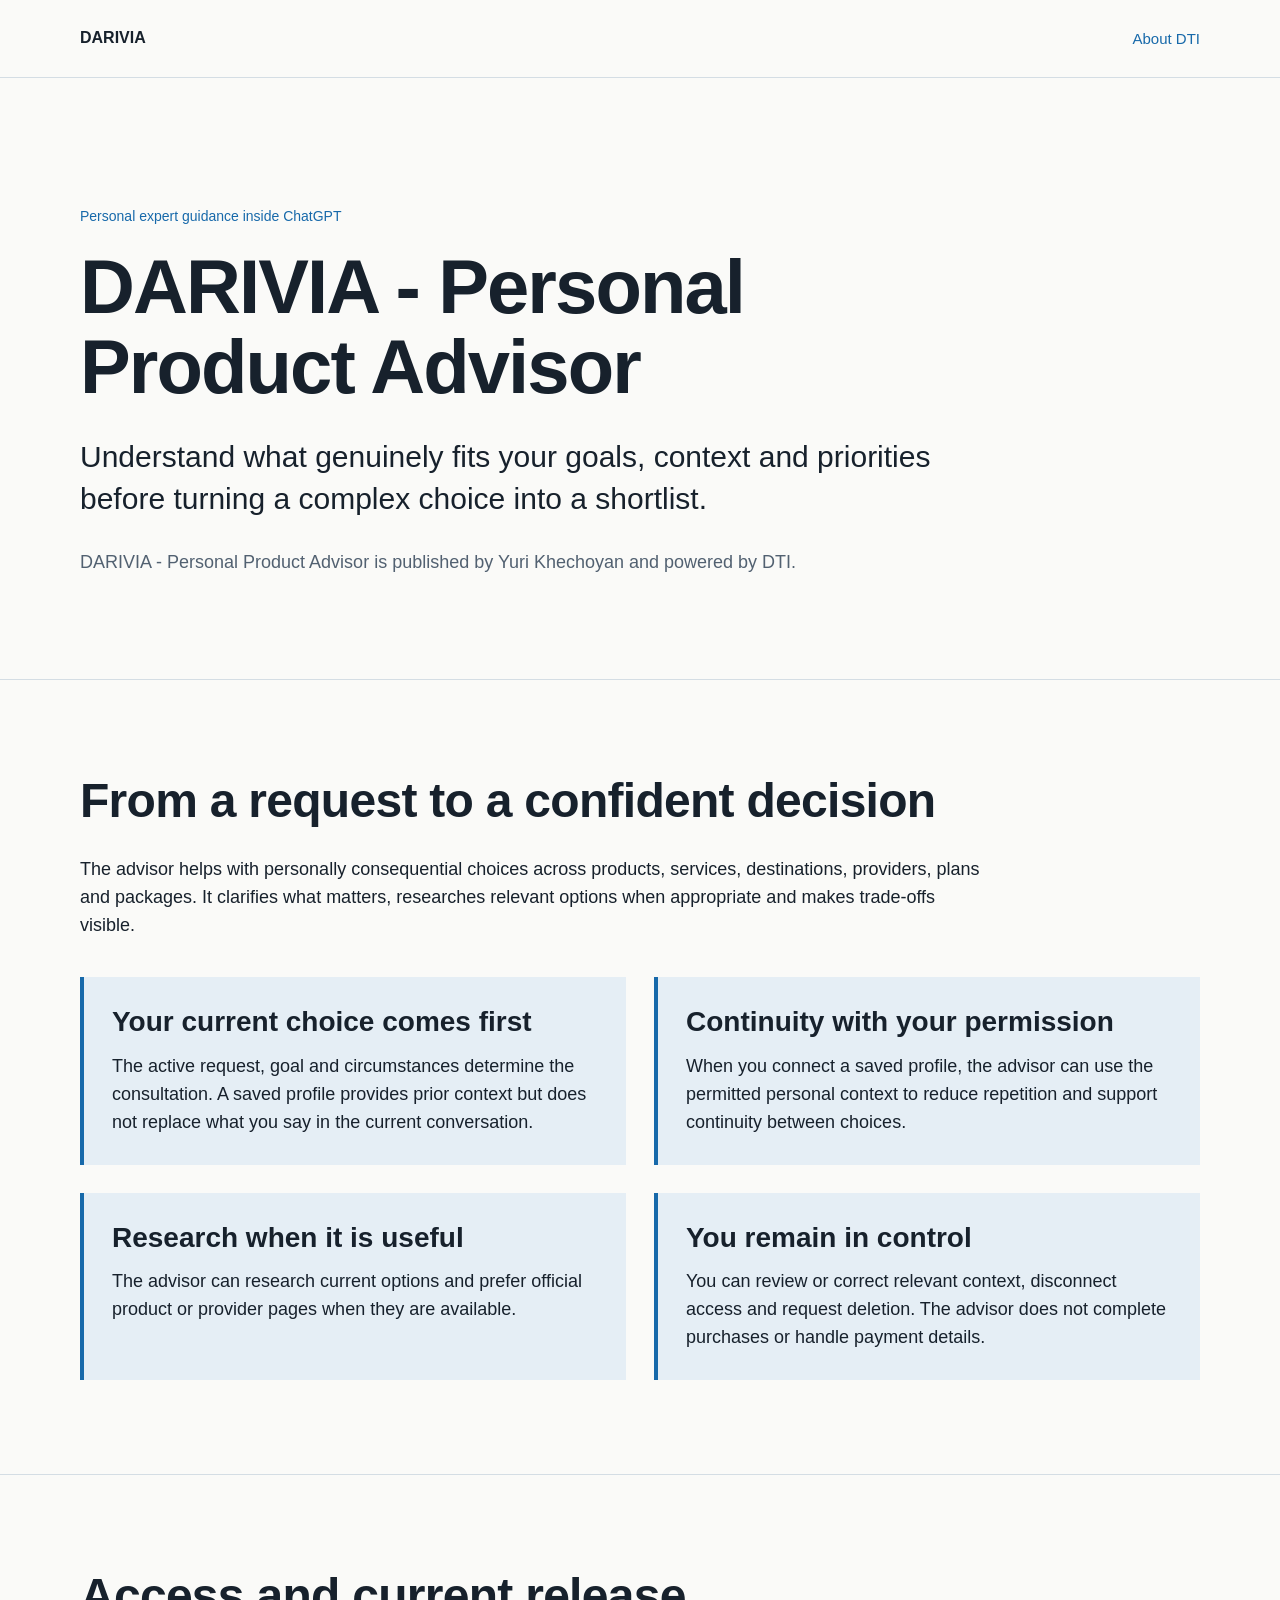
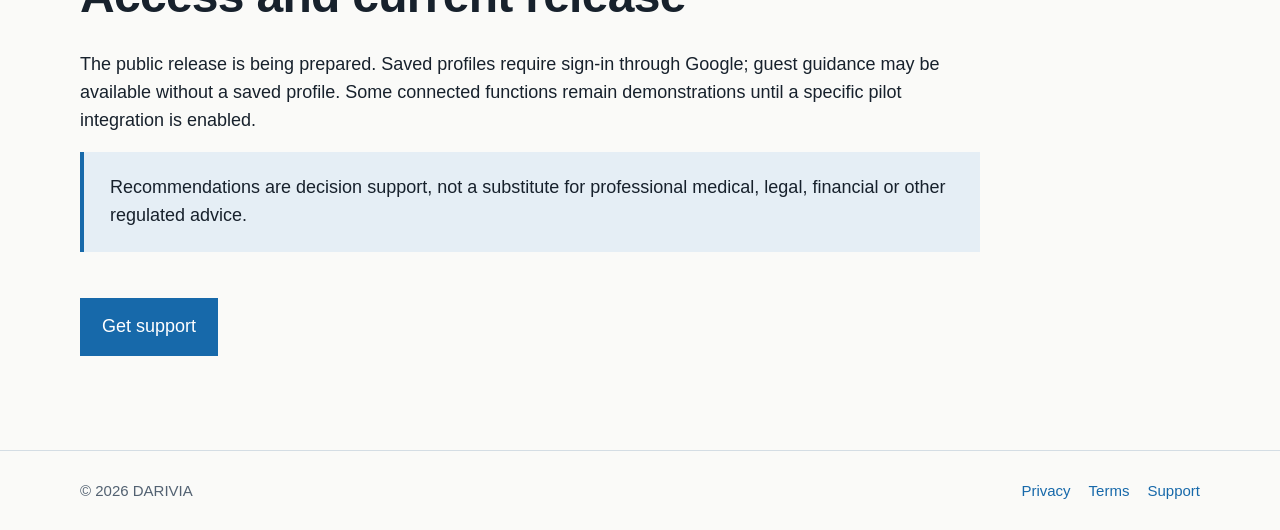
==== personal-product-advisor/index.html @ ace8bcd7 "GOV-2026-10-03-002: add PPA product page" ====
<!doctype html>
<html lang="en">
<head>
<meta charset="utf-8">
<meta name="viewport" content="width=device-width,initial-scale=1">
<meta http-equiv="Content-Security-Policy" content="default-src 'none'; style-src 'self'; img-src 'self'; font-src 'self'; connect-src 'none'; frame-src 'none'; object-src 'none'; base-uri 'none'; form-action 'none'">
<meta name="referrer" content="strict-origin-when-cross-origin">
<title>DARIVIA - Personal Product Advisor</title>
<meta name="description" content="Personal expert guidance for complex choices, powered by DTI.">
<link rel="canonical" href="https://darivia.com/personal-product-advisor/">
<meta name="robots" content="index, follow">
<meta property="og:type" content="website">
<meta property="og:site_name" content="DARIVIA">
<meta property="og:title" content="DARIVIA - Personal Product Advisor">
<meta property="og:description" content="Personal expert guidance for complex choices, powered by DTI.">
<meta property="og:url" content="https://darivia.com/personal-product-advisor/">
<link rel="icon" type="image/x-icon" href="../favicon.ico?v=2">
<link rel="stylesheet" href="../assets/ppa-pages.css">
</head>
<body><div class="page">
<header class="site-header"><div class="wrap"><a class="wordmark" href="/">DARIVIA</a><a class="back-link" href="/">About DTI</a></div></header>
<main>
<section class="hero"><div class="wrap">
  <p class="eyebrow">Personal expert guidance inside ChatGPT</p>
  <h1>DARIVIA - Personal Product Advisor</h1>
  <p class="lead">Understand what genuinely fits your goals, context and priorities before turning a complex choice into a shortlist.</p>
  <p class="publisher">DARIVIA - Personal Product Advisor is published by Yuri Khechoyan and powered by DTI.</p>
</div></section>
<section class="section"><div class="wrap">
  <h2>From a request to a confident decision</h2>
  <p>The advisor helps with personally consequential choices across products, services, destinations, providers, plans and packages. It clarifies what matters, researches relevant options when appropriate and makes trade-offs visible.</p>
  <div class="grid">
    <article class="card"><h3>Your current choice comes first</h3><p>The active request, goal and circumstances determine the consultation. A saved profile provides prior context but does not replace what you say in the current conversation.</p></article>
    <article class="card"><h3>Continuity with your permission</h3><p>When you connect a saved profile, the advisor can use the permitted personal context to reduce repetition and support continuity between choices.</p></article>
    <article class="card"><h3>Research when it is useful</h3><p>The advisor can research current options and prefer official product or provider pages when they are available.</p></article>
    <article class="card"><h3>You remain in control</h3><p>You can review or correct relevant context, disconnect access and request deletion. The advisor does not complete purchases or handle payment details.</p></article>
  </div>
</div></section>
<section class="section"><div class="wrap">
  <h2>Access and current release</h2>
  <p>The public release is being prepared. Saved profiles require sign-in through Google; guest guidance may be available without a saved profile. Some connected functions remain demonstrations until a specific pilot integration is enabled.</p>
  <p class="note">Recommendations are decision support, not a substitute for professional medical, legal, financial or other regulated advice.</p>
  <a class="cta" href="./support/">Get support</a>
</div></section>
</main>
<footer class="wrap footer"><span>© 2026 DARIVIA</span><nav aria-label="Product links"><a href="./privacy/">Privacy</a><a href="./terms/">Terms</a><a href="./support/">Support</a></nav></footer>
</div></body>
</html>
---- assets/ppa-pages.css ----
html,body{margin:0;padding:0;background:#FAFAF8;color:#17212C;color-scheme:light}
body{font-family:"Helvetica Neue",Helvetica,Arial,sans-serif;font-size:18px;line-height:1.55}
*{box-sizing:border-box}
a{color:#1769AA;text-underline-offset:3px}
a:focus-visible{outline:3px solid #1769AA;outline-offset:4px}
.page{min-height:100vh}
.wrap{width:91%;max-width:1120px;margin:0 auto}
.site-header{border-bottom:1px solid #D4DDE4}
.site-header .wrap{display:flex;align-items:center;justify-content:space-between;gap:24px;padding:26px 0}
.wordmark{color:#17212C;font-size:16px;font-weight:700;text-decoration:none}
.back-link{font-size:15px;text-decoration:none}
.hero{padding:clamp(72px,10vw,132px) 0 clamp(64px,8vw,105px);border-bottom:1px solid #D4DDE4}
.eyebrow{margin:0 0 20px;color:#1769AA;font-size:14px}
h1,h2,h3,p,ul{margin-top:0}
h1{max-width:930px;margin-bottom:30px;font-size:clamp(40px,6vw,76px);line-height:1.04;letter-spacing:-.025em}
h2{margin:0 0 28px;font-size:clamp(30px,4vw,48px);line-height:1.12;letter-spacing:-.015em}
h3{margin:0 0 14px;font-size:clamp(21px,2.4vw,28px);line-height:1.2}
.lead{max-width:900px;margin-bottom:0;font-size:clamp(21px,2.4vw,30px);line-height:1.42}
.publisher{max-width:900px;margin:28px 0 0;color:#526171}
.section{padding:clamp(58px,8vw,94px) 0;border-bottom:1px solid #D4DDE4}
.section p,.section li{max-width:900px}
.section p:last-child{margin-bottom:0}
.section li+li{margin-top:10px}
.grid{display:grid;grid-template-columns:repeat(2,minmax(0,1fr));gap:28px;margin-top:38px}
.card{padding:28px;border-left:4px solid #1769AA;background:#E5EEF5}
.card p:last-child{margin-bottom:0}
.cta{display:inline-block;margin-top:28px;padding:15px 22px;background:#1769AA;color:#fff;text-decoration:none}
.cta:hover{text-decoration:underline}
.note{padding:22px 26px;border-left:4px solid #1769AA;background:#E5EEF5}
.meta{color:#526171;font-size:15px}
.legal h2{margin-top:56px;font-size:clamp(26px,3vw,38px)}
.legal h2:first-of-type{margin-top:0}
.legal ul{padding-left:24px}
.footer{display:flex;flex-wrap:wrap;justify-content:space-between;gap:18px;padding:28px 0;color:#526171;font-size:15px}
.footer nav{display:flex;flex-wrap:wrap;gap:18px}
.footer a{text-decoration:none}
@media(max-width:720px){body{font-size:17px}.site-header .wrap{align-items:flex-start;flex-direction:column;gap:8px}.grid{grid-template-columns:1fr}.footer{flex-direction:column}.footer nav{flex-direction:column;gap:8px}}
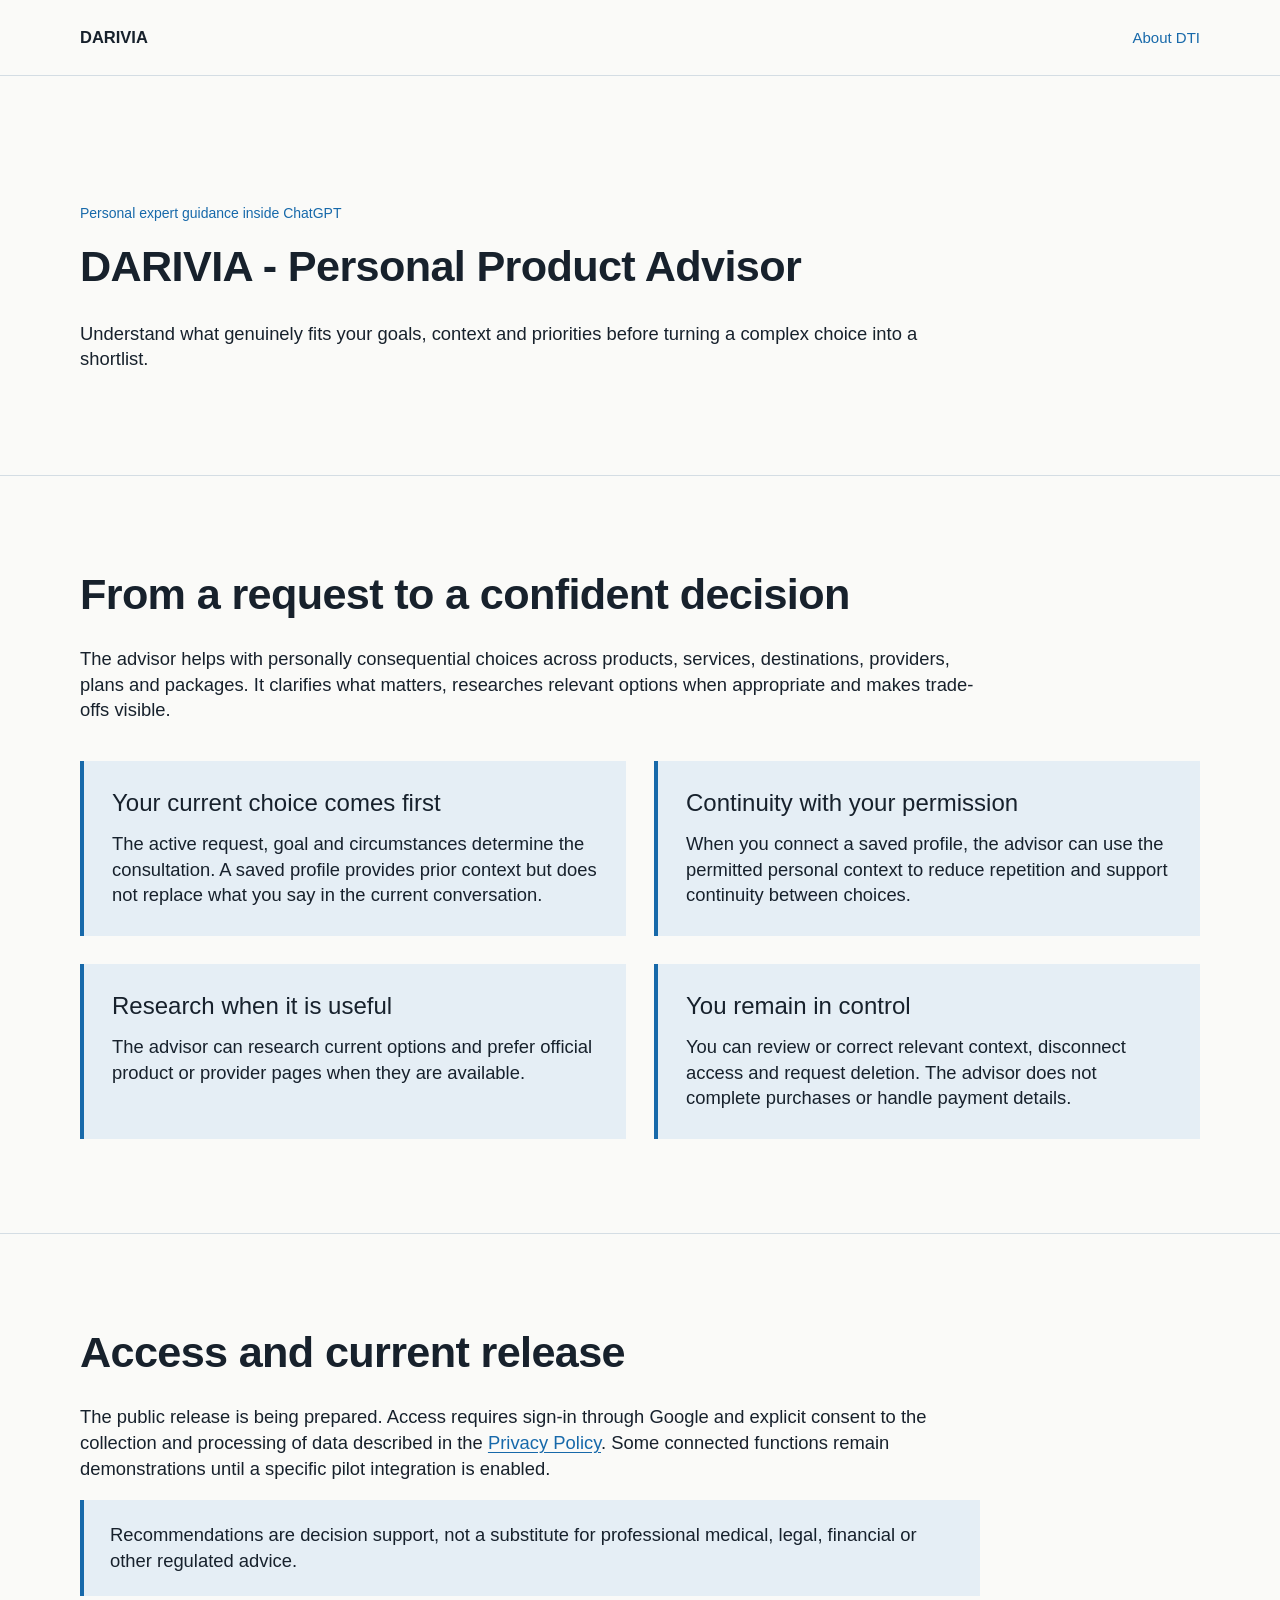
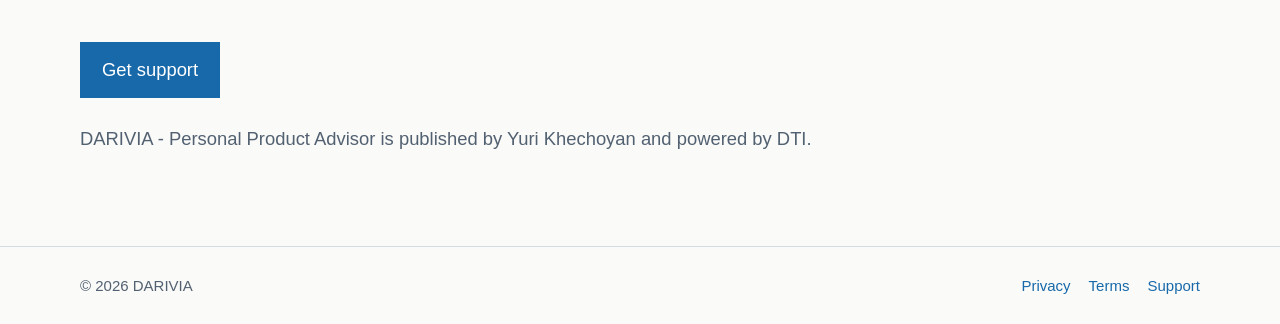
==== commit de5dad24: "Add files via upload" ====
--- a/personal-product-advisor/index.html
+++ b/personal-product-advisor/index.html
@@ -24,7 +24,6 @@
   <p class="eyebrow">Personal expert guidance inside ChatGPT</p>
   <h1>DARIVIA - Personal Product Advisor</h1>
   <p class="lead">Understand what genuinely fits your goals, context and priorities before turning a complex choice into a shortlist.</p>
-  <p class="publisher">DARIVIA - Personal Product Advisor is published by Yuri Khechoyan and powered by DTI.</p>
 </div></section>
 <section class="section"><div class="wrap">
   <h2>From a request to a confident decision</h2>
@@ -38,9 +37,10 @@
 </div></section>
 <section class="section"><div class="wrap">
   <h2>Access and current release</h2>
-  <p>The public release is being prepared. Saved profiles require sign-in through Google; guest guidance may be available without a saved profile. Some connected functions remain demonstrations until a specific pilot integration is enabled.</p>
+  <p>The public release is being prepared. Access requires sign-in through Google and explicit consent to the collection and processing of data described in the <a href="./privacy/">Privacy Policy</a>. Some connected functions remain demonstrations until a specific pilot integration is enabled.</p>
   <p class="note">Recommendations are decision support, not a substitute for professional medical, legal, financial or other regulated advice.</p>
   <a class="cta" href="./support/">Get support</a>
+  <p class="publisher">DARIVIA - Personal Product Advisor is published by Yuri Khechoyan and powered by DTI.</p>
 </div></section>
 </main>
 <footer class="wrap footer"><span>© 2026 DARIVIA</span><nav aria-label="Product links"><a href="./privacy/">Privacy</a><a href="./terms/">Terms</a><a href="./support/">Support</a></nav></footer>
--- a/assets/ppa-pages.css
+++ b/assets/ppa-pages.css
@@ -1,5 +1,5 @@
 html,body{margin:0;padding:0;background:#FAFAF8;color:#17212C;color-scheme:light}
-body{font-family:"Helvetica Neue",Helvetica,Arial,sans-serif;font-size:18px;line-height:1.55}
+body{font-family:"Helvetica Neue",Helvetica,Arial,sans-serif;font-size:clamp(18px,1.75vw,25px);line-height:1.4}
 *{box-sizing:border-box}
 a{color:#1769AA;text-underline-offset:3px}
 a:focus-visible{outline:3px solid #1769AA;outline-offset:4px}
@@ -7,15 +7,15 @@
 .wrap{width:91%;max-width:1120px;margin:0 auto}
 .site-header{border-bottom:1px solid #D4DDE4}
 .site-header .wrap{display:flex;align-items:center;justify-content:space-between;gap:24px;padding:26px 0}
-.wordmark{color:#17212C;font-size:16px;font-weight:700;text-decoration:none}
+.wordmark{color:#17212C;font-size:16.5px;font-weight:700;text-decoration:none}
 .back-link{font-size:15px;text-decoration:none}
 .hero{padding:clamp(72px,10vw,132px) 0 clamp(64px,8vw,105px);border-bottom:1px solid #D4DDE4}
-.eyebrow{margin:0 0 20px;color:#1769AA;font-size:14px}
+.eyebrow{margin:0 0 20px;color:#1769AA;font-size:clamp(16.5px,1.375vw,20px);line-height:1.3}
 h1,h2,h3,p,ul{margin-top:0}
-h1{max-width:930px;margin-bottom:30px;font-size:clamp(40px,6vw,76px);line-height:1.04;letter-spacing:-.025em}
-h2{margin:0 0 28px;font-size:clamp(30px,4vw,48px);line-height:1.12;letter-spacing:-.015em}
-h3{margin:0 0 14px;font-size:clamp(21px,2.4vw,28px);line-height:1.2}
-.lead{max-width:900px;margin-bottom:0;font-size:clamp(21px,2.4vw,30px);line-height:1.42}
+h1{max-width:930px;margin-bottom:30px;font-size:clamp(34px,4vw,58px);line-height:1.12;letter-spacing:-.015em}
+h2{margin:0 0 28px;font-size:clamp(34px,4vw,58px);line-height:1.12;letter-spacing:-.015em}
+h3{margin:0 0 14px;font-size:clamp(25px,2.5vw,36px);font-weight:500;line-height:1.15}
+.lead{max-width:900px;margin-bottom:0;font-size:inherit;line-height:inherit}
 .publisher{max-width:900px;margin:28px 0 0;color:#526171}
 .section{padding:clamp(58px,8vw,94px) 0;border-bottom:1px solid #D4DDE4}
 .section p,.section li{max-width:900px}
@@ -28,10 +28,11 @@
 .cta:hover{text-decoration:underline}
 .note{padding:22px 26px;border-left:4px solid #1769AA;background:#E5EEF5}
 .meta{color:#526171;font-size:15px}
-.legal h2{margin-top:56px;font-size:clamp(26px,3vw,38px)}
+.legal h2{margin-top:56px}
 .legal h2:first-of-type{margin-top:0}
 .legal ul{padding-left:24px}
 .footer{display:flex;flex-wrap:wrap;justify-content:space-between;gap:18px;padding:28px 0;color:#526171;font-size:15px}
 .footer nav{display:flex;flex-wrap:wrap;gap:18px}
 .footer a{text-decoration:none}
-@media(max-width:720px){body{font-size:17px}.site-header .wrap{align-items:flex-start;flex-direction:column;gap:8px}.grid{grid-template-columns:1fr}.footer{flex-direction:column}.footer nav{flex-direction:column;gap:8px}}
+@media(min-width:561px){body{font-size:max(16px,calc(clamp(18px,1.75vw,25px) - 4px))}.eyebrow{font-size:14px}h1,h2{font-size:calc(clamp(34px,4vw,58px) - 8px)}h3{font-size:calc(clamp(25px,2.5vw,36px) - 8px)}}
+@media(max-width:720px){.site-header .wrap{align-items:flex-start;flex-direction:column;gap:8px}.grid{grid-template-columns:1fr}.footer{flex-direction:column}.footer nav{flex-direction:column;gap:8px}}
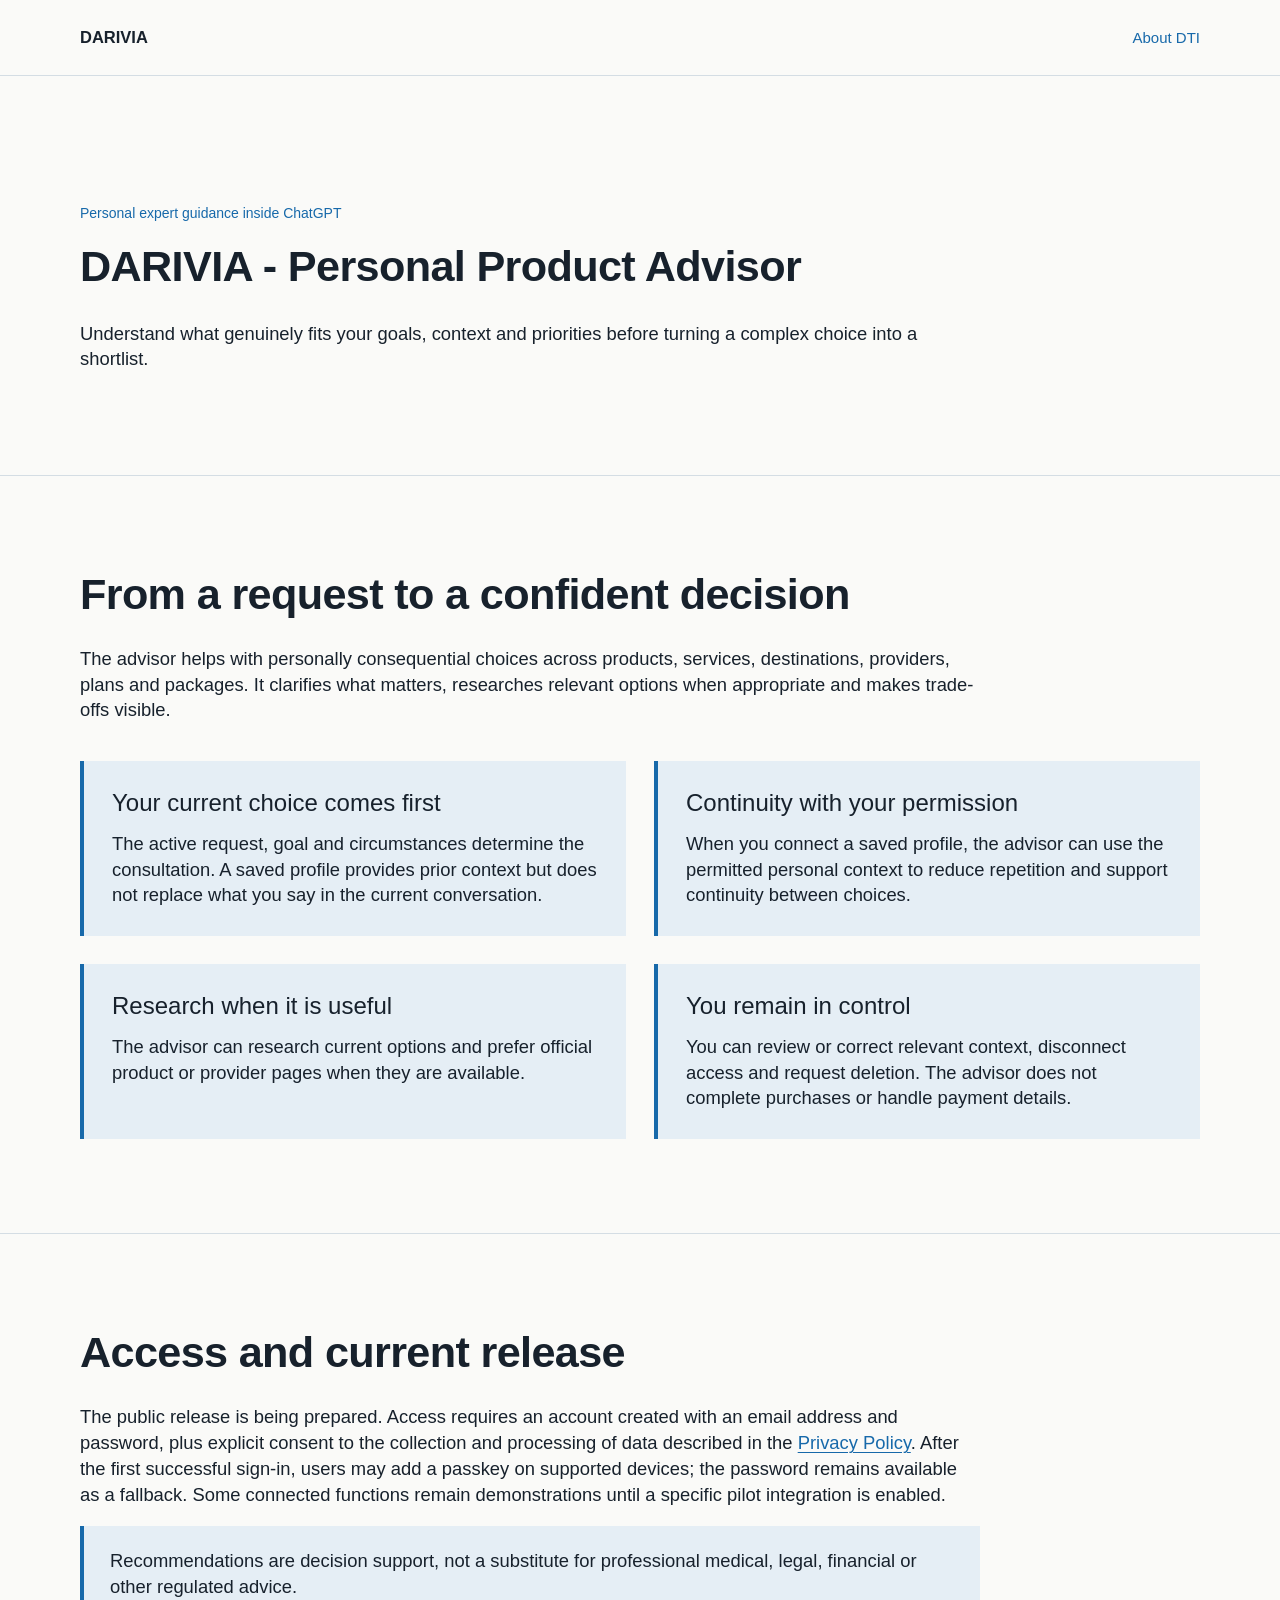
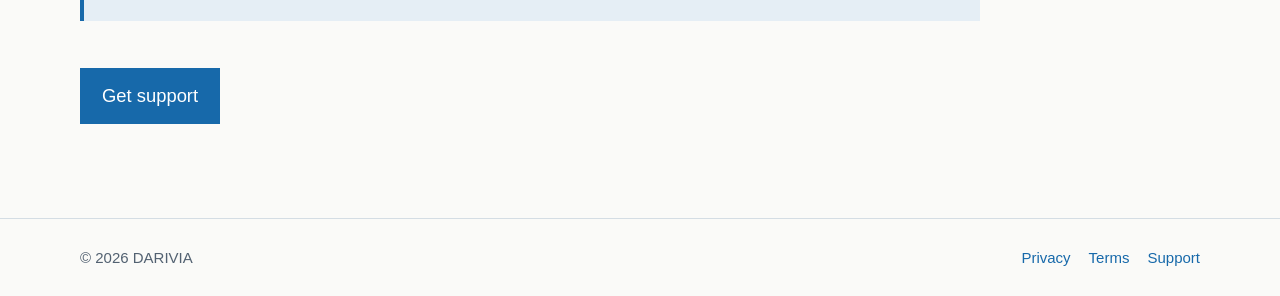
==== commit 5f19d329: "Update PPA access disclosure" ====
--- a/personal-product-advisor/index.html
+++ b/personal-product-advisor/index.html
@@ -37,10 +37,9 @@
 </div></section>
 <section class="section"><div class="wrap">
   <h2>Access and current release</h2>
-  <p>The public release is being prepared. Access requires sign-in through Google and explicit consent to the collection and processing of data described in the <a href="./privacy/">Privacy Policy</a>. Some connected functions remain demonstrations until a specific pilot integration is enabled.</p>
+  <p>The public release is being prepared. Access requires an account created with an email address and password, plus explicit consent to the collection and processing of data described in the <a href="./privacy/">Privacy Policy</a>. After the first successful sign-in, users may add a passkey on supported devices; the password remains available as a fallback. Some connected functions remain demonstrations until a specific pilot integration is enabled.</p>
   <p class="note">Recommendations are decision support, not a substitute for professional medical, legal, financial or other regulated advice.</p>
   <a class="cta" href="./support/">Get support</a>
-  <p class="publisher">DARIVIA - Personal Product Advisor is published by Yuri Khechoyan and powered by DTI.</p>
 </div></section>
 </main>
 <footer class="wrap footer"><span>© 2026 DARIVIA</span><nav aria-label="Product links"><a href="./privacy/">Privacy</a><a href="./terms/">Terms</a><a href="./support/">Support</a></nav></footer>
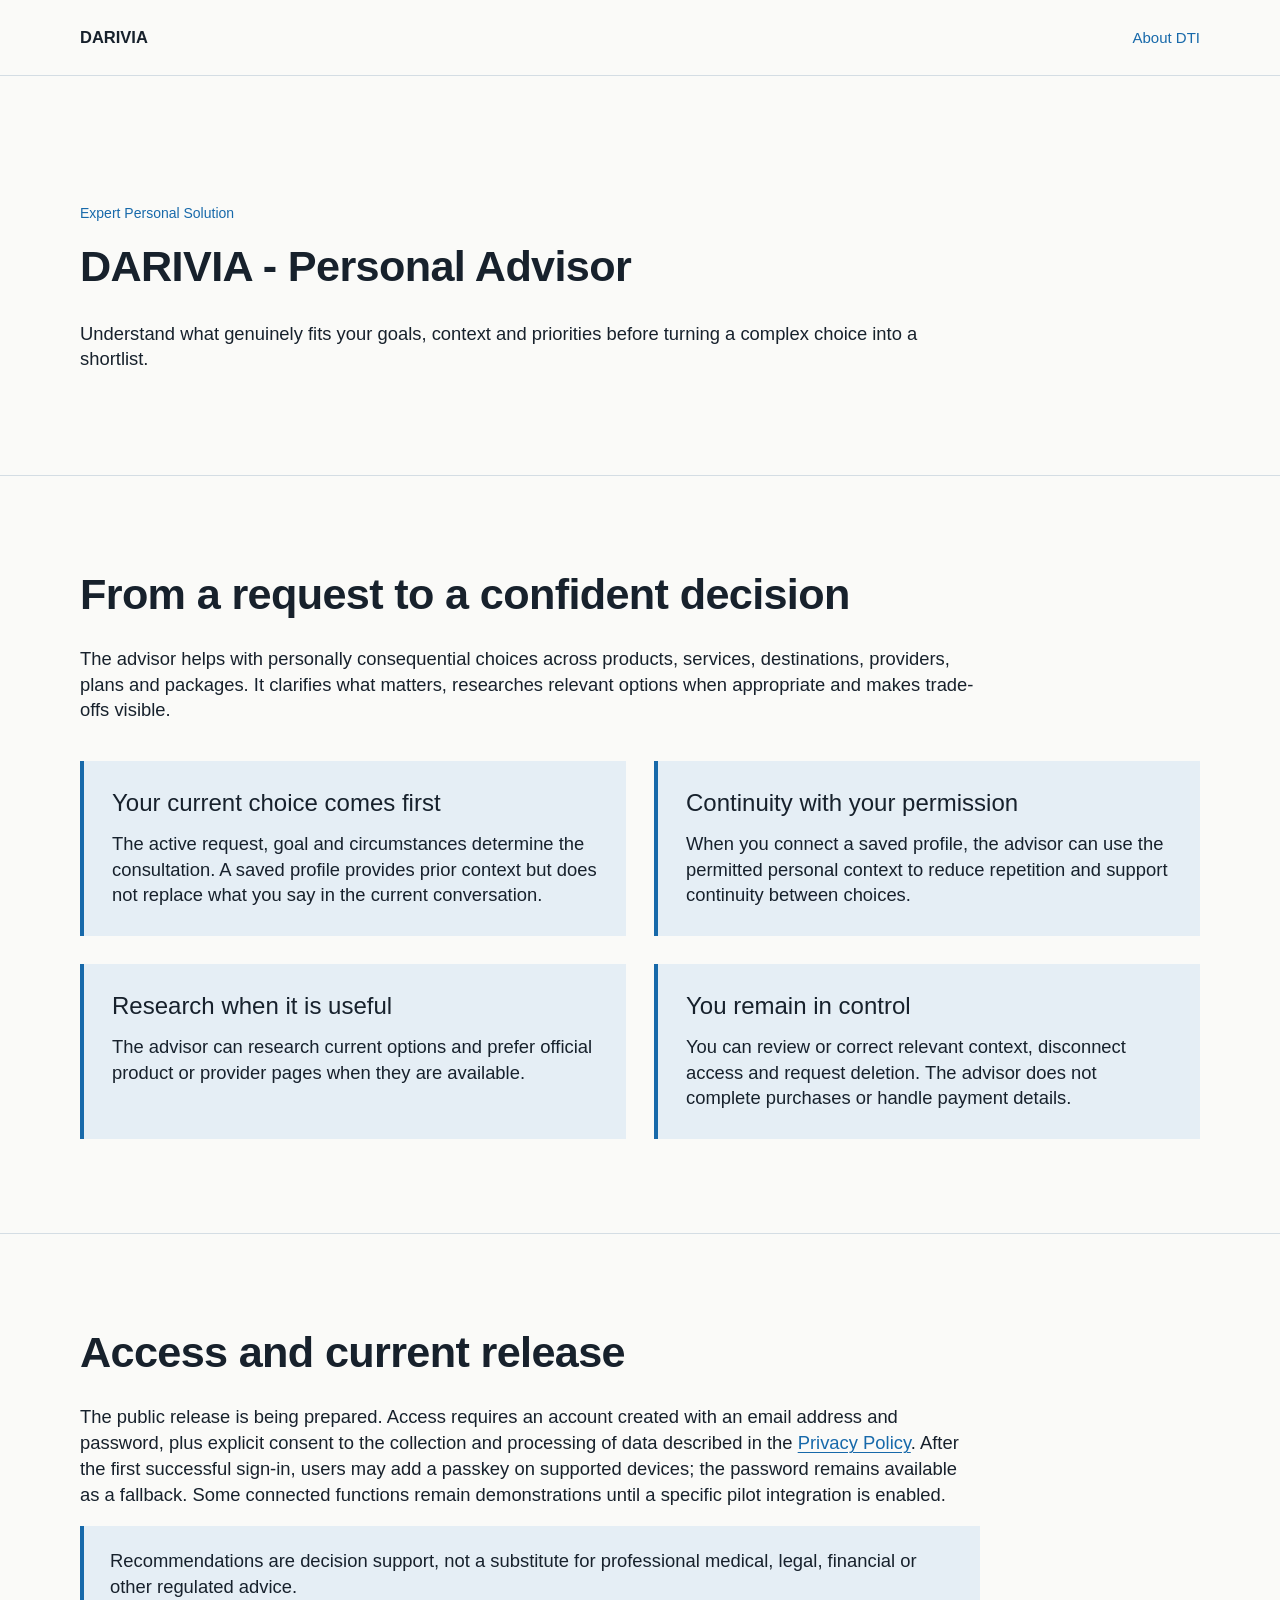
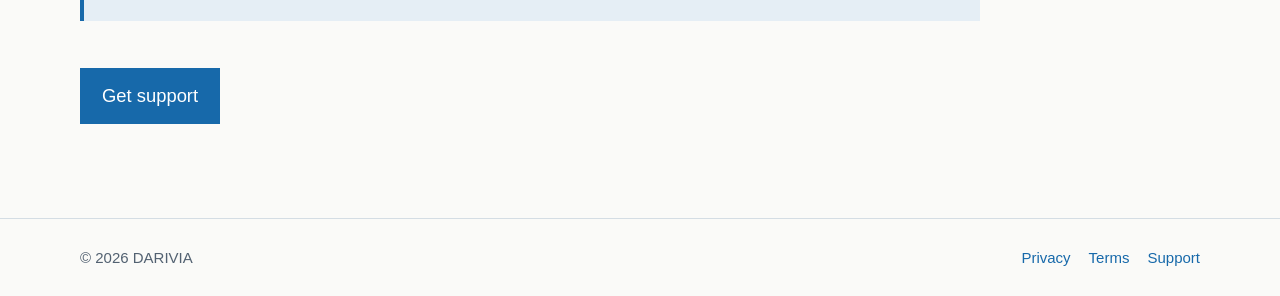
==== commit 8d4908ad: "Align Personal Advisor product page" ====
--- a/personal-product-advisor/index.html
+++ b/personal-product-advisor/index.html
@@ -5,14 +5,14 @@
 <meta name="viewport" content="width=device-width,initial-scale=1">
 <meta http-equiv="Content-Security-Policy" content="default-src 'none'; style-src 'self'; img-src 'self'; font-src 'self'; connect-src 'none'; frame-src 'none'; object-src 'none'; base-uri 'none'; form-action 'none'">
 <meta name="referrer" content="strict-origin-when-cross-origin">
-<title>DARIVIA - Personal Product Advisor</title>
-<meta name="description" content="Personal expert guidance for complex choices, powered by DTI.">
+<title>DARIVIA - Personal Advisor</title>
+<meta name="description" content="Expert Personal Solution for complex choices, powered by DTI.">
 <link rel="canonical" href="https://darivia.com/personal-product-advisor/">
 <meta name="robots" content="index, follow">
 <meta property="og:type" content="website">
 <meta property="og:site_name" content="DARIVIA">
-<meta property="og:title" content="DARIVIA - Personal Product Advisor">
-<meta property="og:description" content="Personal expert guidance for complex choices, powered by DTI.">
+<meta property="og:title" content="DARIVIA - Personal Advisor">
+<meta property="og:description" content="Expert Personal Solution for complex choices, powered by DTI.">
 <meta property="og:url" content="https://darivia.com/personal-product-advisor/">
 <link rel="icon" type="image/x-icon" href="../favicon.ico?v=2">
 <link rel="stylesheet" href="../assets/ppa-pages.css">
@@ -21,8 +21,8 @@
 <header class="site-header"><div class="wrap"><a class="wordmark" href="/">DARIVIA</a><a class="back-link" href="/">About DTI</a></div></header>
 <main>
 <section class="hero"><div class="wrap">
-  <p class="eyebrow">Personal expert guidance inside ChatGPT</p>
-  <h1>DARIVIA - Personal Product Advisor</h1>
+  <p class="eyebrow">Expert Personal Solution</p>
+  <h1>DARIVIA - Personal Advisor</h1>
   <p class="lead">Understand what genuinely fits your goals, context and priorities before turning a complex choice into a shortlist.</p>
 </div></section>
 <section class="section"><div class="wrap">
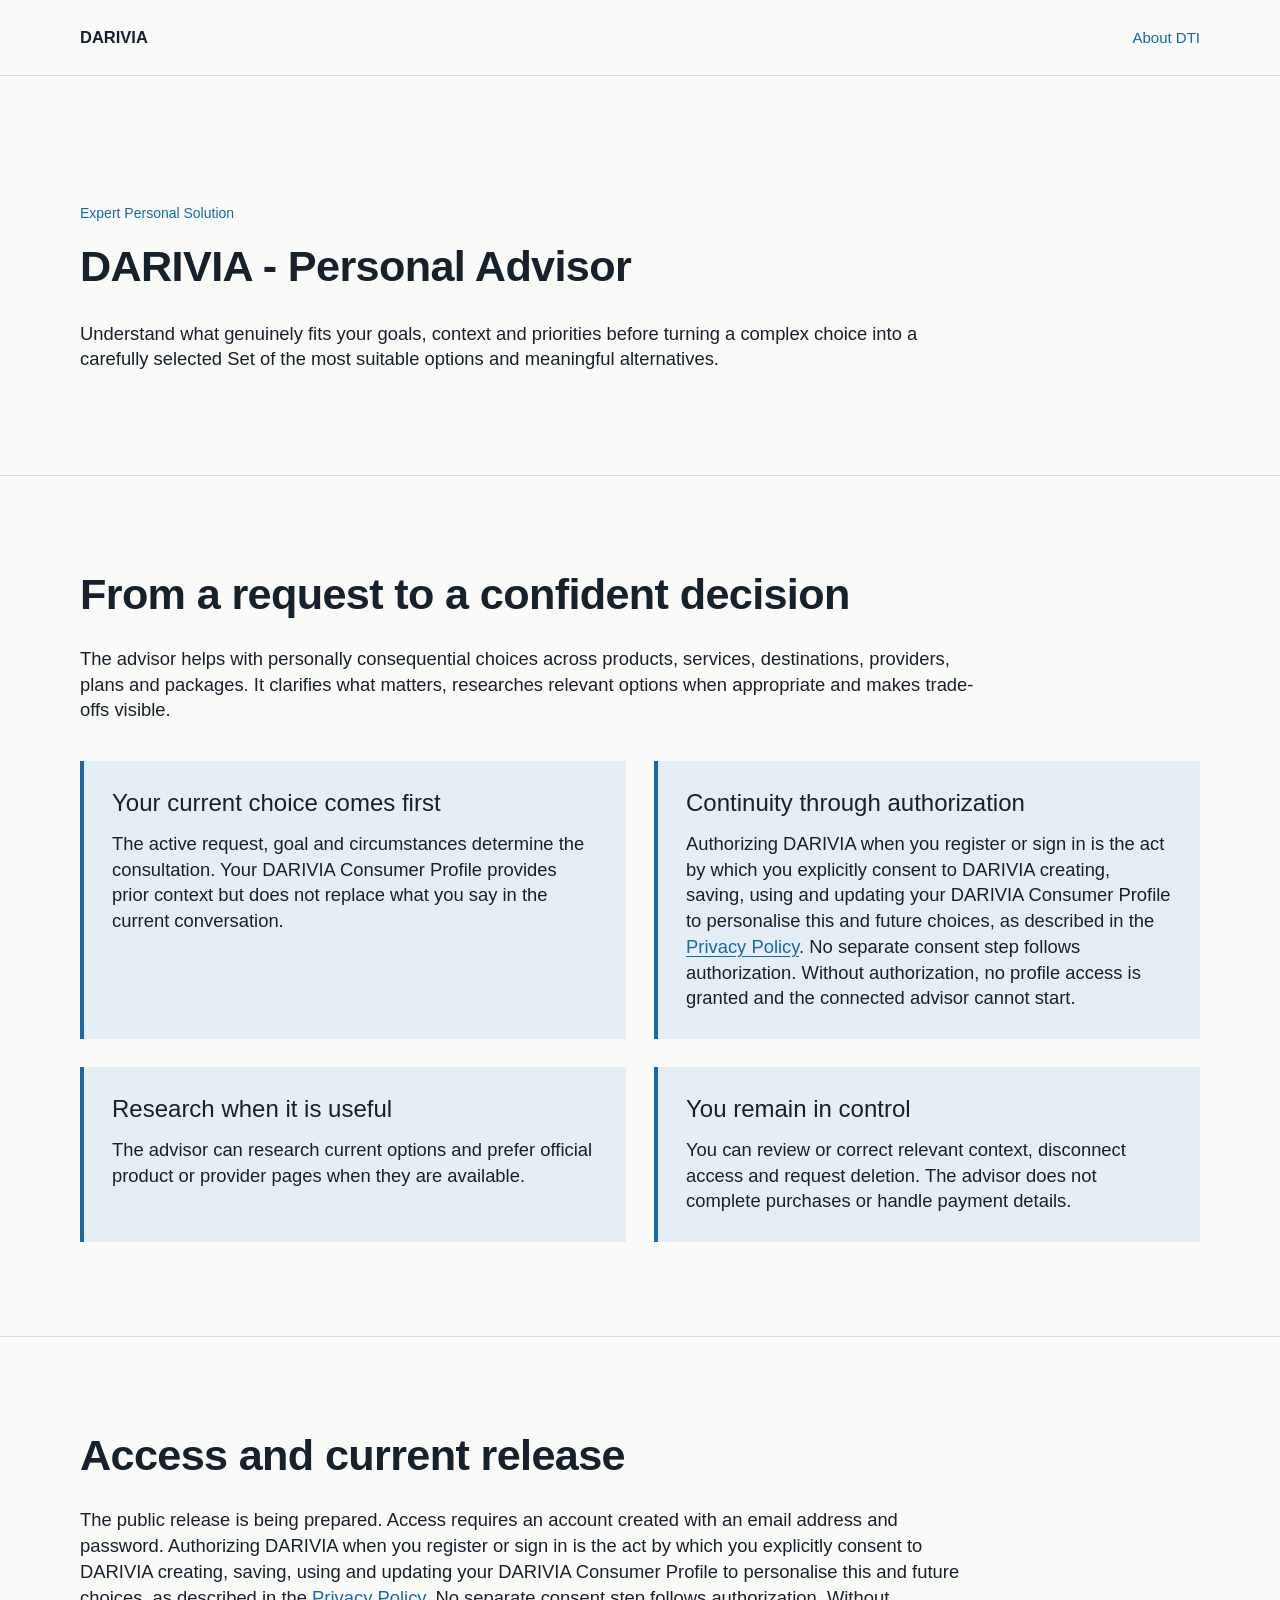
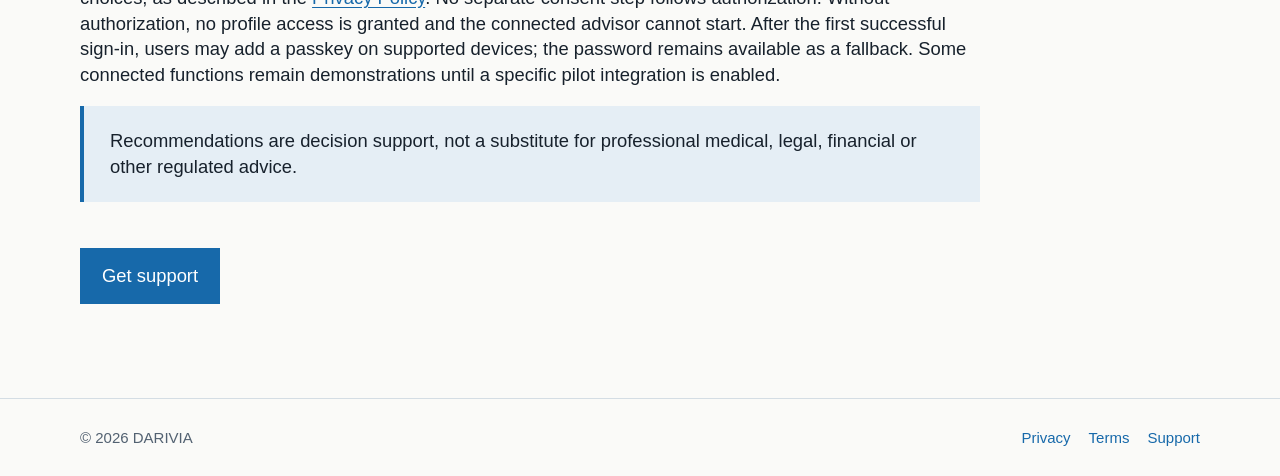
==== commit e5df7d0c: "GOV-2026-10-10-009: make profile authorization explicit" ====
--- a/personal-product-advisor/index.html
+++ b/personal-product-advisor/index.html
@@ -23,21 +23,21 @@
 <section class="hero"><div class="wrap">
   <p class="eyebrow">Expert Personal Solution</p>
   <h1>DARIVIA - Personal Advisor</h1>
-  <p class="lead">Understand what genuinely fits your goals, context and priorities before turning a complex choice into a shortlist.</p>
+  <p class="lead">Understand what genuinely fits your goals, context and priorities before turning a complex choice into a carefully selected Set of the most suitable options and meaningful alternatives.</p>
 </div></section>
 <section class="section"><div class="wrap">
   <h2>From a request to a confident decision</h2>
   <p>The advisor helps with personally consequential choices across products, services, destinations, providers, plans and packages. It clarifies what matters, researches relevant options when appropriate and makes trade-offs visible.</p>
   <div class="grid">
-    <article class="card"><h3>Your current choice comes first</h3><p>The active request, goal and circumstances determine the consultation. A saved profile provides prior context but does not replace what you say in the current conversation.</p></article>
-    <article class="card"><h3>Continuity with your permission</h3><p>When you connect a saved profile, the advisor can use the permitted personal context to reduce repetition and support continuity between choices.</p></article>
+    <article class="card"><h3>Your current choice comes first</h3><p>The active request, goal and circumstances determine the consultation. Your DARIVIA Consumer Profile provides prior context but does not replace what you say in the current conversation.</p></article>
+    <article class="card"><h3>Continuity through authorization</h3><p>Authorizing DARIVIA when you register or sign in is the act by which you explicitly consent to DARIVIA creating, saving, using and updating your DARIVIA Consumer Profile to personalise this and future choices, as described in the <a href="./privacy/">Privacy Policy</a>. No separate consent step follows authorization. Without authorization, no profile access is granted and the connected advisor cannot start.</p></article>
     <article class="card"><h3>Research when it is useful</h3><p>The advisor can research current options and prefer official product or provider pages when they are available.</p></article>
     <article class="card"><h3>You remain in control</h3><p>You can review or correct relevant context, disconnect access and request deletion. The advisor does not complete purchases or handle payment details.</p></article>
   </div>
 </div></section>
 <section class="section"><div class="wrap">
   <h2>Access and current release</h2>
-  <p>The public release is being prepared. Access requires an account created with an email address and password, plus explicit consent to the collection and processing of data described in the <a href="./privacy/">Privacy Policy</a>. After the first successful sign-in, users may add a passkey on supported devices; the password remains available as a fallback. Some connected functions remain demonstrations until a specific pilot integration is enabled.</p>
+  <p>The public release is being prepared. Access requires an account created with an email address and password. Authorizing DARIVIA when you register or sign in is the act by which you explicitly consent to DARIVIA creating, saving, using and updating your DARIVIA Consumer Profile to personalise this and future choices, as described in the <a href="./privacy/">Privacy Policy</a>. No separate consent step follows authorization. Without authorization, no profile access is granted and the connected advisor cannot start. After the first successful sign-in, users may add a passkey on supported devices; the password remains available as a fallback. Some connected functions remain demonstrations until a specific pilot integration is enabled.</p>
   <p class="note">Recommendations are decision support, not a substitute for professional medical, legal, financial or other regulated advice.</p>
   <a class="cta" href="./support/">Get support</a>
 </div></section>
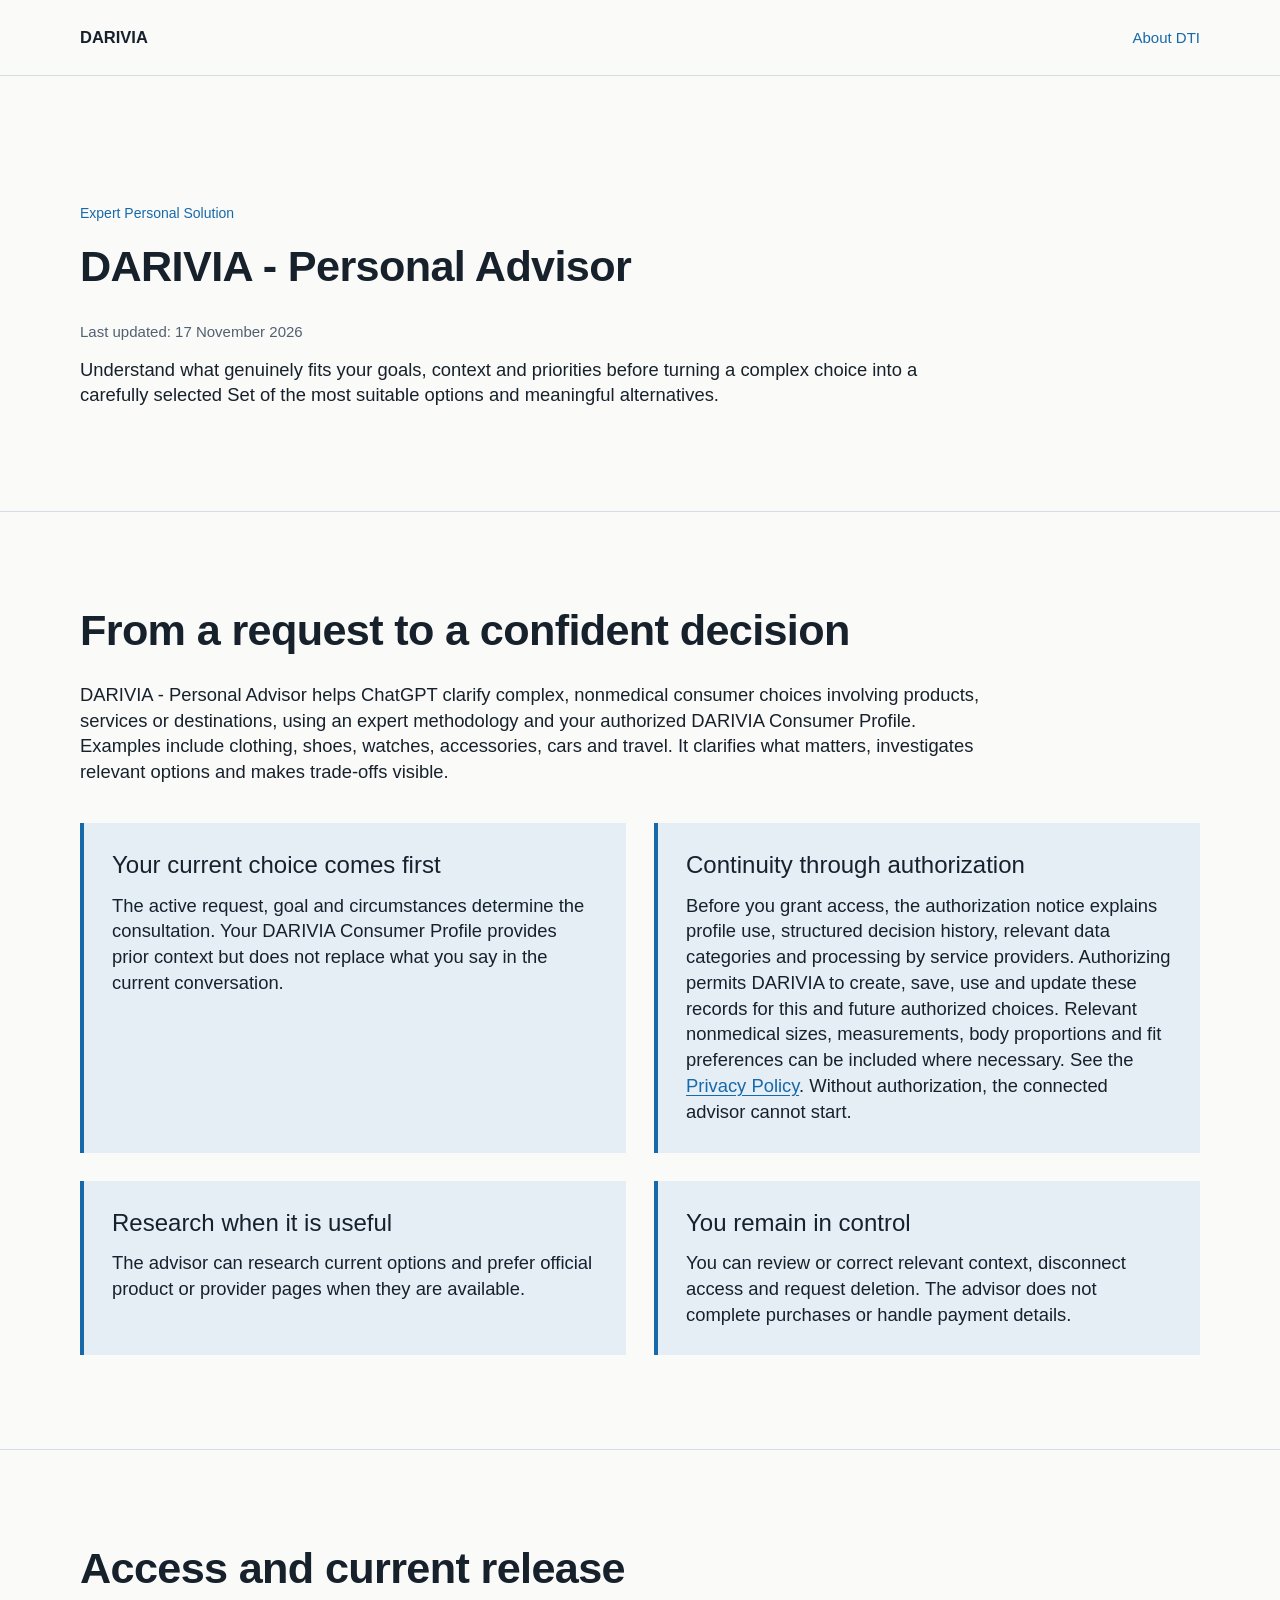
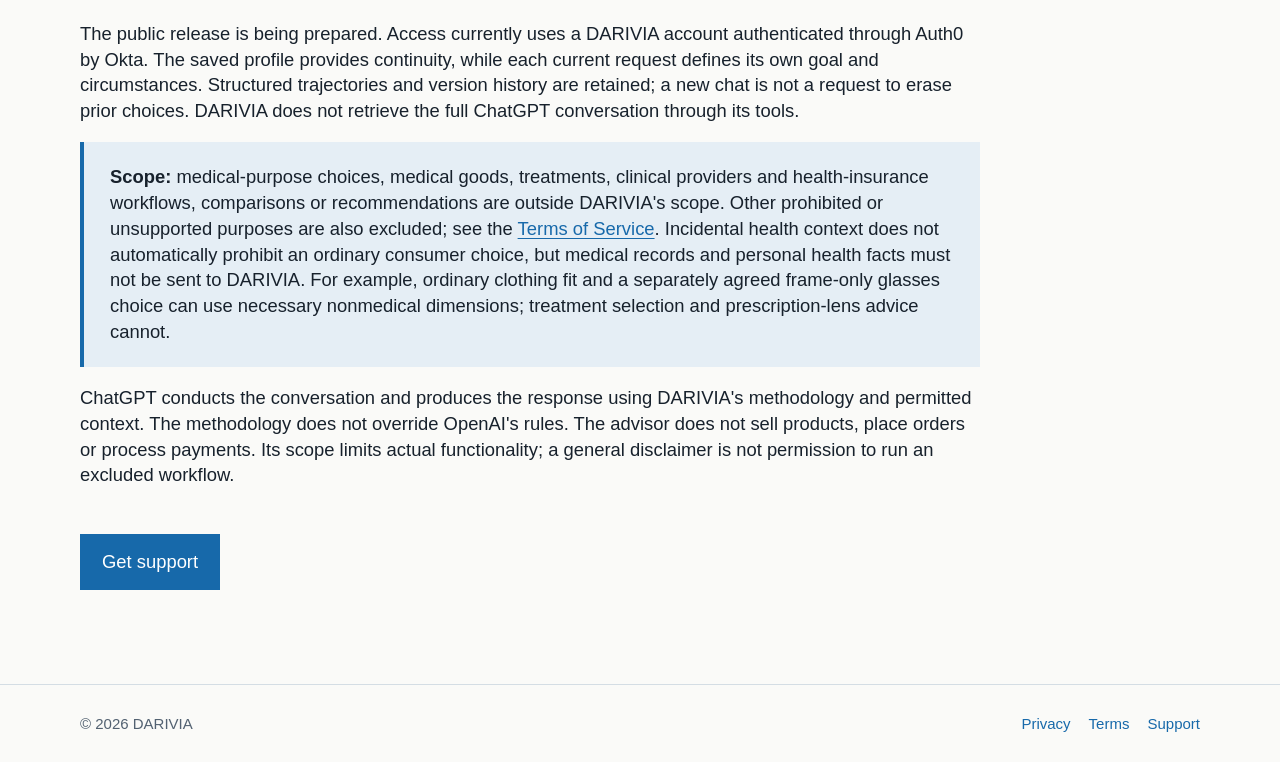
==== commit 9c834736: "Publish Personal Advisor scope, privacy, consent and retention documentation (17 November 2026)" ====
--- a/personal-product-advisor/index.html
+++ b/personal-product-advisor/index.html
@@ -23,22 +23,24 @@
 <section class="hero"><div class="wrap">
   <p class="eyebrow">Expert Personal Solution</p>
   <h1>DARIVIA - Personal Advisor</h1>
+  <p class="meta">Last updated: 17 November 2026</p>
   <p class="lead">Understand what genuinely fits your goals, context and priorities before turning a complex choice into a carefully selected Set of the most suitable options and meaningful alternatives.</p>
 </div></section>
 <section class="section"><div class="wrap">
   <h2>From a request to a confident decision</h2>
-  <p>The advisor helps with personally consequential choices across products, services, destinations, providers, plans and packages. It clarifies what matters, researches relevant options when appropriate and makes trade-offs visible.</p>
+  <p>DARIVIA - Personal Advisor helps ChatGPT clarify complex, nonmedical consumer choices involving products, services or destinations, using an expert methodology and your authorized DARIVIA Consumer Profile. Examples include clothing, shoes, watches, accessories, cars and travel. It clarifies what matters, investigates relevant options and makes trade-offs visible.</p>
   <div class="grid">
     <article class="card"><h3>Your current choice comes first</h3><p>The active request, goal and circumstances determine the consultation. Your DARIVIA Consumer Profile provides prior context but does not replace what you say in the current conversation.</p></article>
-    <article class="card"><h3>Continuity through authorization</h3><p>Authorizing DARIVIA when you register or sign in is the act by which you explicitly consent to DARIVIA creating, saving, using and updating your DARIVIA Consumer Profile to personalise this and future choices, as described in the <a href="./privacy/">Privacy Policy</a>. No separate consent step follows authorization. Without authorization, no profile access is granted and the connected advisor cannot start.</p></article>
+    <article class="card"><h3>Continuity through authorization</h3><p>Before you grant access, the authorization notice explains profile use, structured decision history, relevant data categories and processing by service providers. Authorizing permits DARIVIA to create, save, use and update these records for this and future authorized choices. Relevant nonmedical sizes, measurements, body proportions and fit preferences can be included where necessary. See the <a href="./privacy/">Privacy Policy</a>. Without authorization, the connected advisor cannot start.</p></article>
     <article class="card"><h3>Research when it is useful</h3><p>The advisor can research current options and prefer official product or provider pages when they are available.</p></article>
     <article class="card"><h3>You remain in control</h3><p>You can review or correct relevant context, disconnect access and request deletion. The advisor does not complete purchases or handle payment details.</p></article>
   </div>
 </div></section>
 <section class="section"><div class="wrap">
   <h2>Access and current release</h2>
-  <p>The public release is being prepared. Access requires an account created with an email address and password. Authorizing DARIVIA when you register or sign in is the act by which you explicitly consent to DARIVIA creating, saving, using and updating your DARIVIA Consumer Profile to personalise this and future choices, as described in the <a href="./privacy/">Privacy Policy</a>. No separate consent step follows authorization. Without authorization, no profile access is granted and the connected advisor cannot start. After the first successful sign-in, users may add a passkey on supported devices; the password remains available as a fallback. Some connected functions remain demonstrations until a specific pilot integration is enabled.</p>
-  <p class="note">Recommendations are decision support, not a substitute for professional medical, legal, financial or other regulated advice.</p>
+  <p>The public release is being prepared. Access currently uses a DARIVIA account authenticated through Auth0 by Okta. The saved profile provides continuity, while each current request defines its own goal and circumstances. Structured trajectories and version history are retained; a new chat is not a request to erase prior choices. DARIVIA does not retrieve the full ChatGPT conversation through its tools.</p>
+  <p class="note"><strong>Scope:</strong> medical-purpose choices, medical goods, treatments, clinical providers and health-insurance workflows, comparisons or recommendations are outside DARIVIA's scope. Other prohibited or unsupported purposes are also excluded; see the <a href="./terms/">Terms of Service</a>. Incidental health context does not automatically prohibit an ordinary consumer choice, but medical records and personal health facts must not be sent to DARIVIA. For example, ordinary clothing fit and a separately agreed frame-only glasses choice can use necessary nonmedical dimensions; treatment selection and prescription-lens advice cannot.</p>
+  <p>ChatGPT conducts the conversation and produces the response using DARIVIA's methodology and permitted context. The methodology does not override OpenAI's rules. The advisor does not sell products, place orders or process payments. Its scope limits actual functionality; a general disclaimer is not permission to run an excluded workflow.</p>
   <a class="cta" href="./support/">Get support</a>
 </div></section>
 </main>
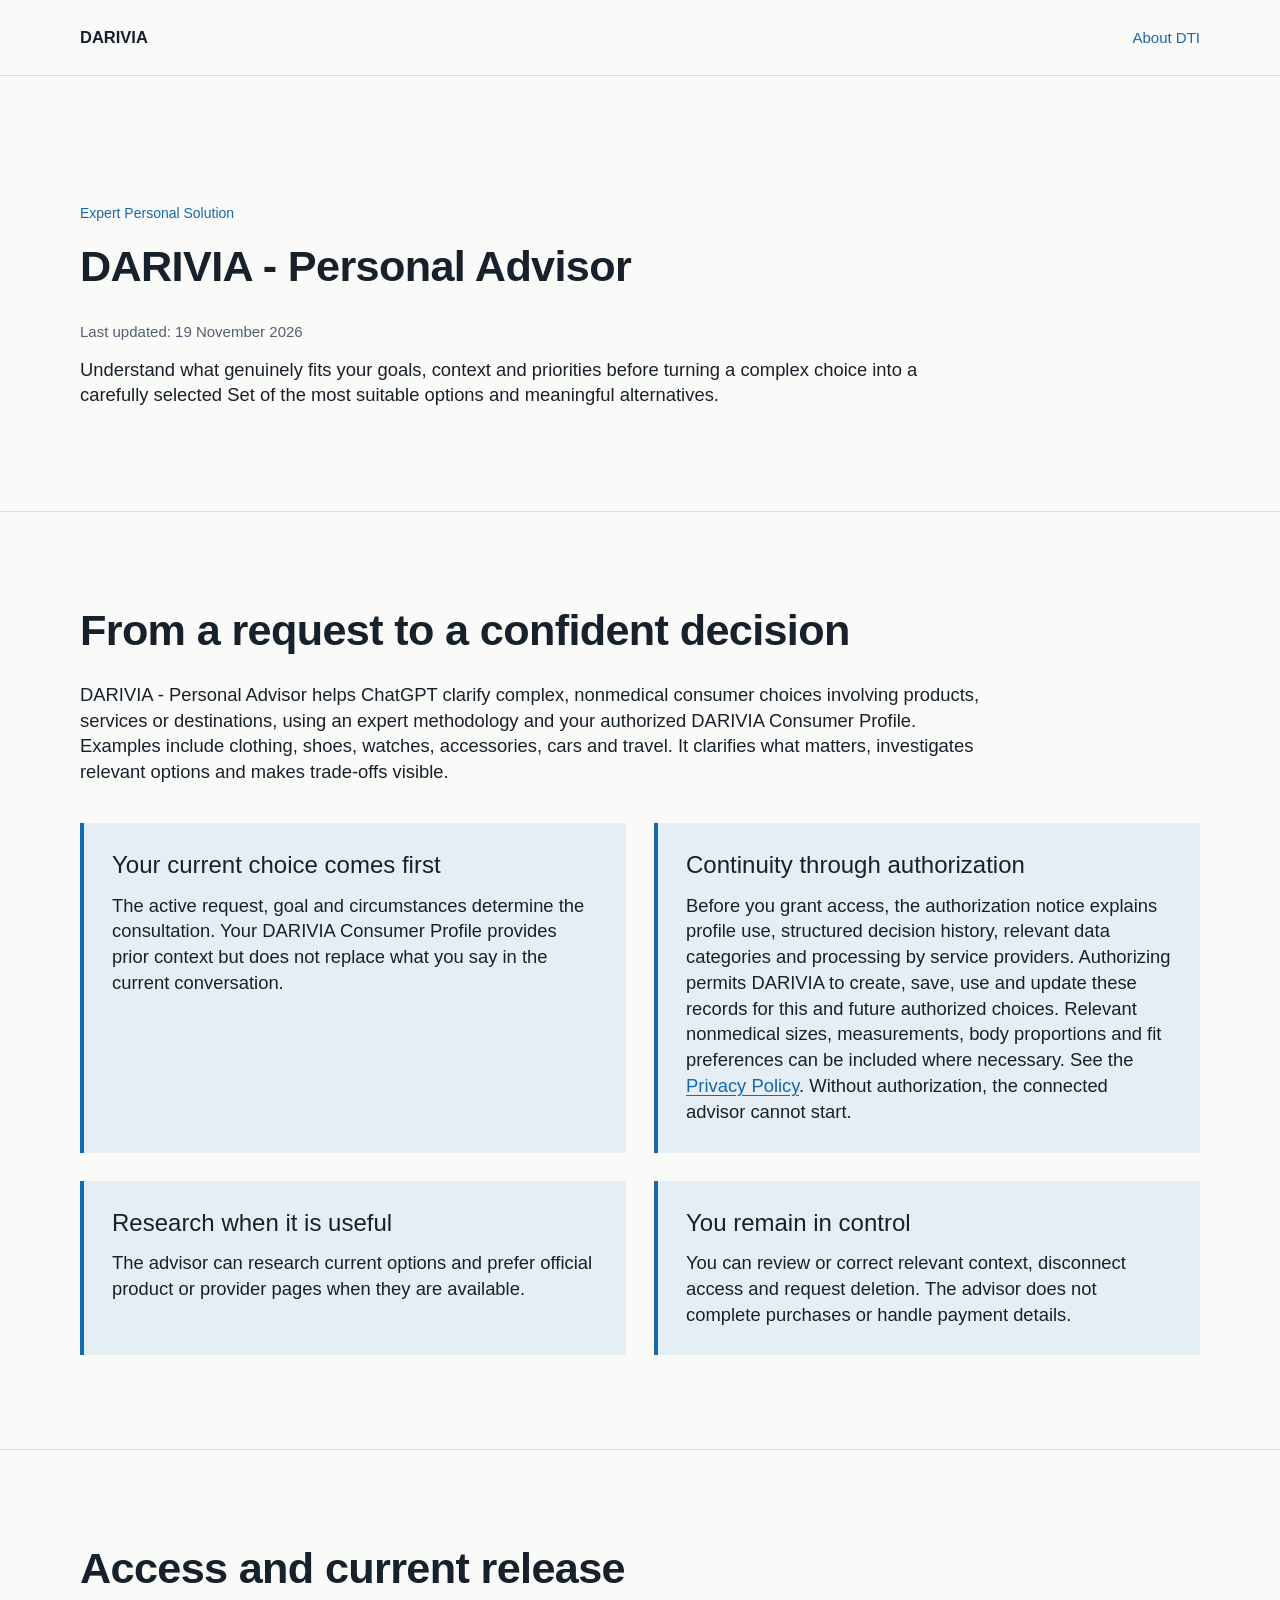
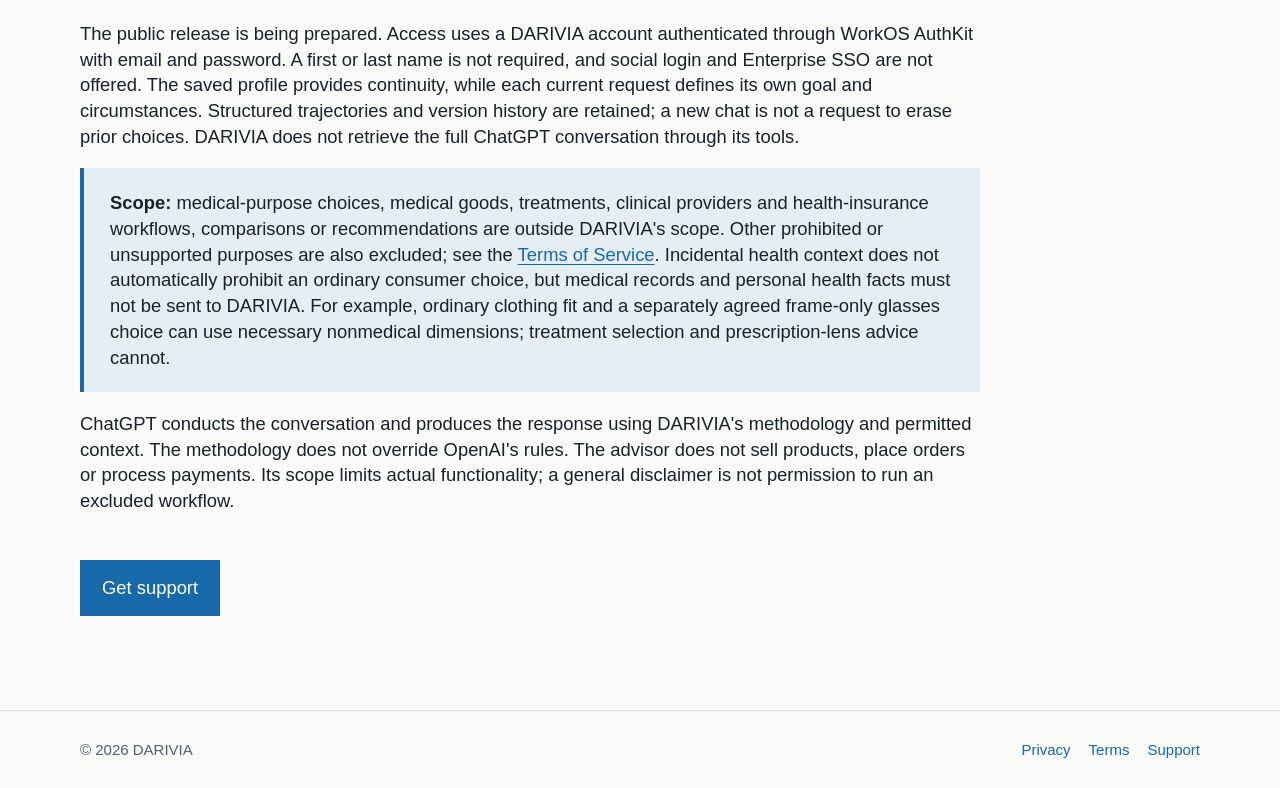
==== commit c9b89729: "Publish WorkOS email-password privacy, consent and product documentation (19 November 2026)" ====
--- a/personal-product-advisor/index.html
+++ b/personal-product-advisor/index.html
@@ -23,7 +23,7 @@
 <section class="hero"><div class="wrap">
   <p class="eyebrow">Expert Personal Solution</p>
   <h1>DARIVIA - Personal Advisor</h1>
-  <p class="meta">Last updated: 17 November 2026</p>
+  <p class="meta">Last updated: 19 November 2026</p>
   <p class="lead">Understand what genuinely fits your goals, context and priorities before turning a complex choice into a carefully selected Set of the most suitable options and meaningful alternatives.</p>
 </div></section>
 <section class="section"><div class="wrap">
@@ -38,7 +38,7 @@
 </div></section>
 <section class="section"><div class="wrap">
   <h2>Access and current release</h2>
-  <p>The public release is being prepared. Access currently uses a DARIVIA account authenticated through Auth0 by Okta. The saved profile provides continuity, while each current request defines its own goal and circumstances. Structured trajectories and version history are retained; a new chat is not a request to erase prior choices. DARIVIA does not retrieve the full ChatGPT conversation through its tools.</p>
+  <p>The public release is being prepared. Access uses a DARIVIA account authenticated through WorkOS AuthKit with email and password. A first or last name is not required, and social login and Enterprise SSO are not offered. The saved profile provides continuity, while each current request defines its own goal and circumstances. Structured trajectories and version history are retained; a new chat is not a request to erase prior choices. DARIVIA does not retrieve the full ChatGPT conversation through its tools.</p>
   <p class="note"><strong>Scope:</strong> medical-purpose choices, medical goods, treatments, clinical providers and health-insurance workflows, comparisons or recommendations are outside DARIVIA's scope. Other prohibited or unsupported purposes are also excluded; see the <a href="./terms/">Terms of Service</a>. Incidental health context does not automatically prohibit an ordinary consumer choice, but medical records and personal health facts must not be sent to DARIVIA. For example, ordinary clothing fit and a separately agreed frame-only glasses choice can use necessary nonmedical dimensions; treatment selection and prescription-lens advice cannot.</p>
   <p>ChatGPT conducts the conversation and produces the response using DARIVIA's methodology and permitted context. The methodology does not override OpenAI's rules. The advisor does not sell products, place orders or process payments. Its scope limits actual functionality; a general disclaimer is not permission to run an excluded workflow.</p>
   <a class="cta" href="./support/">Get support</a>
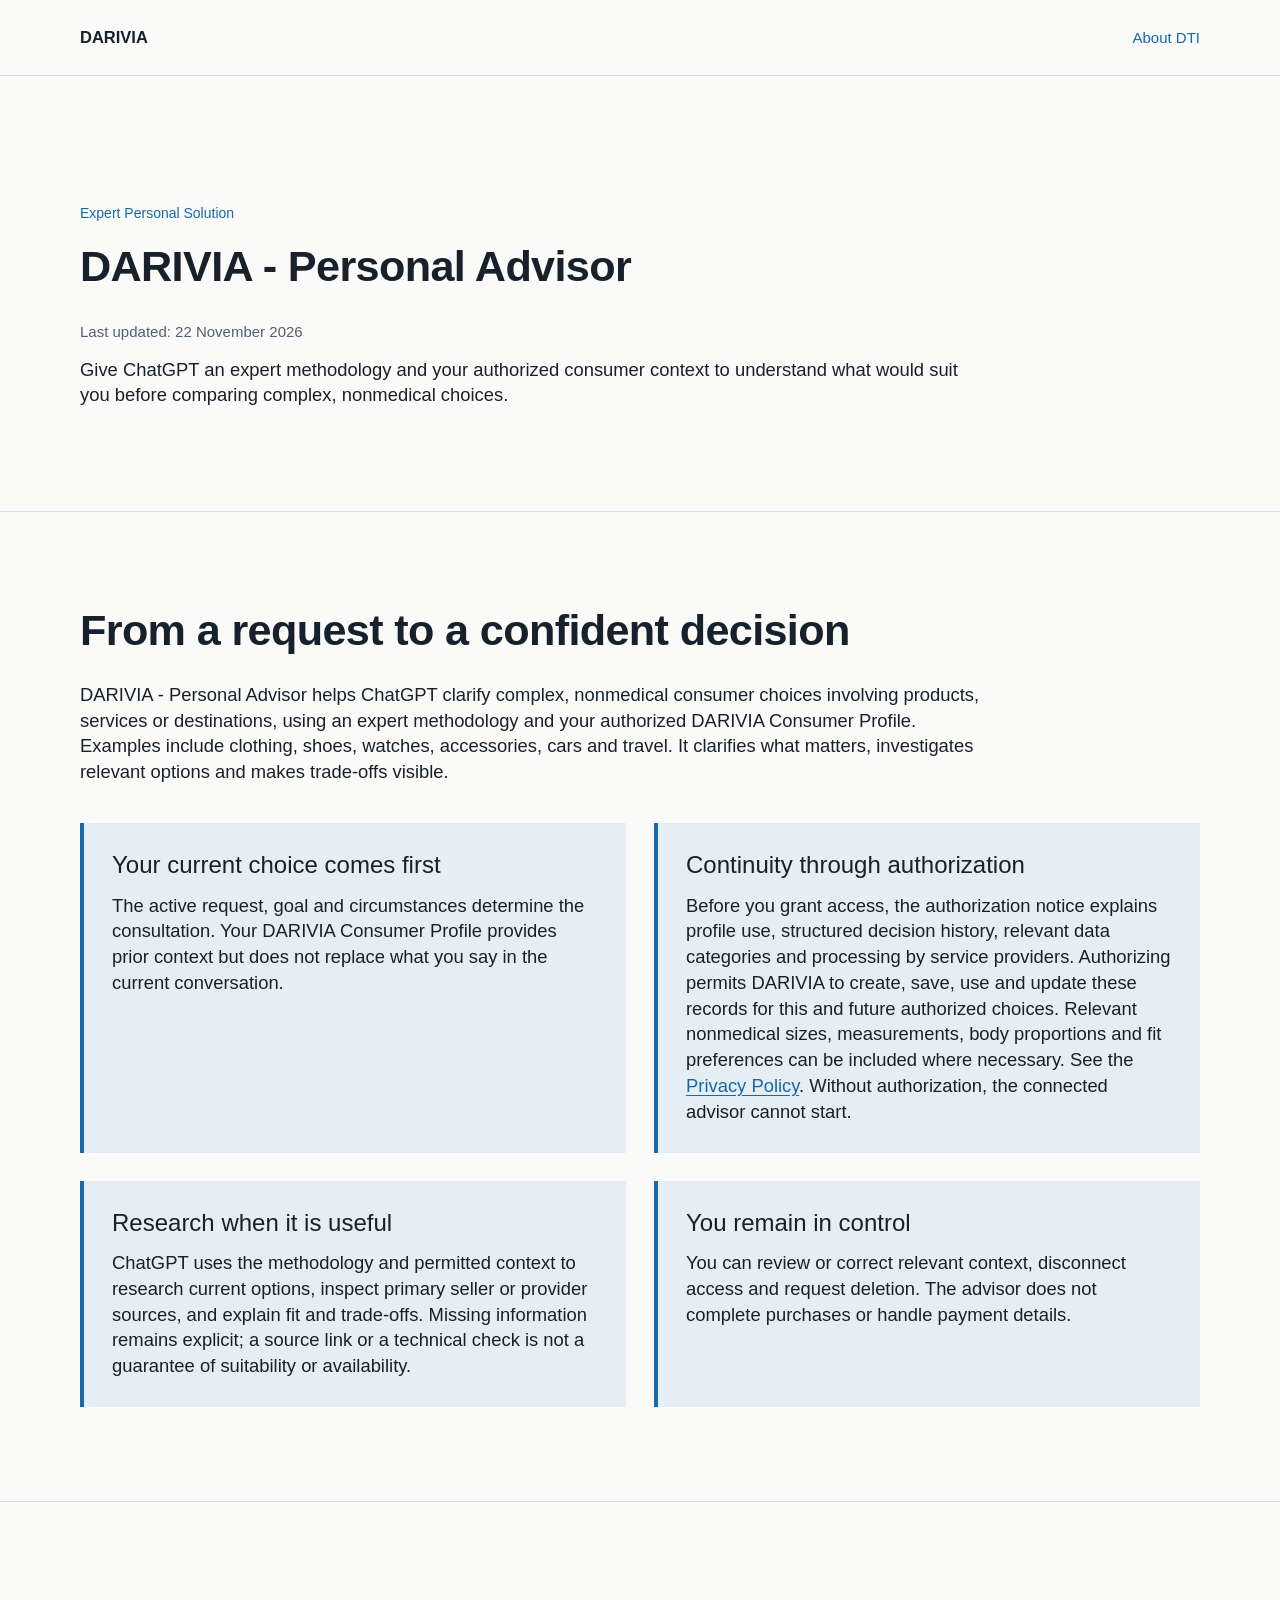
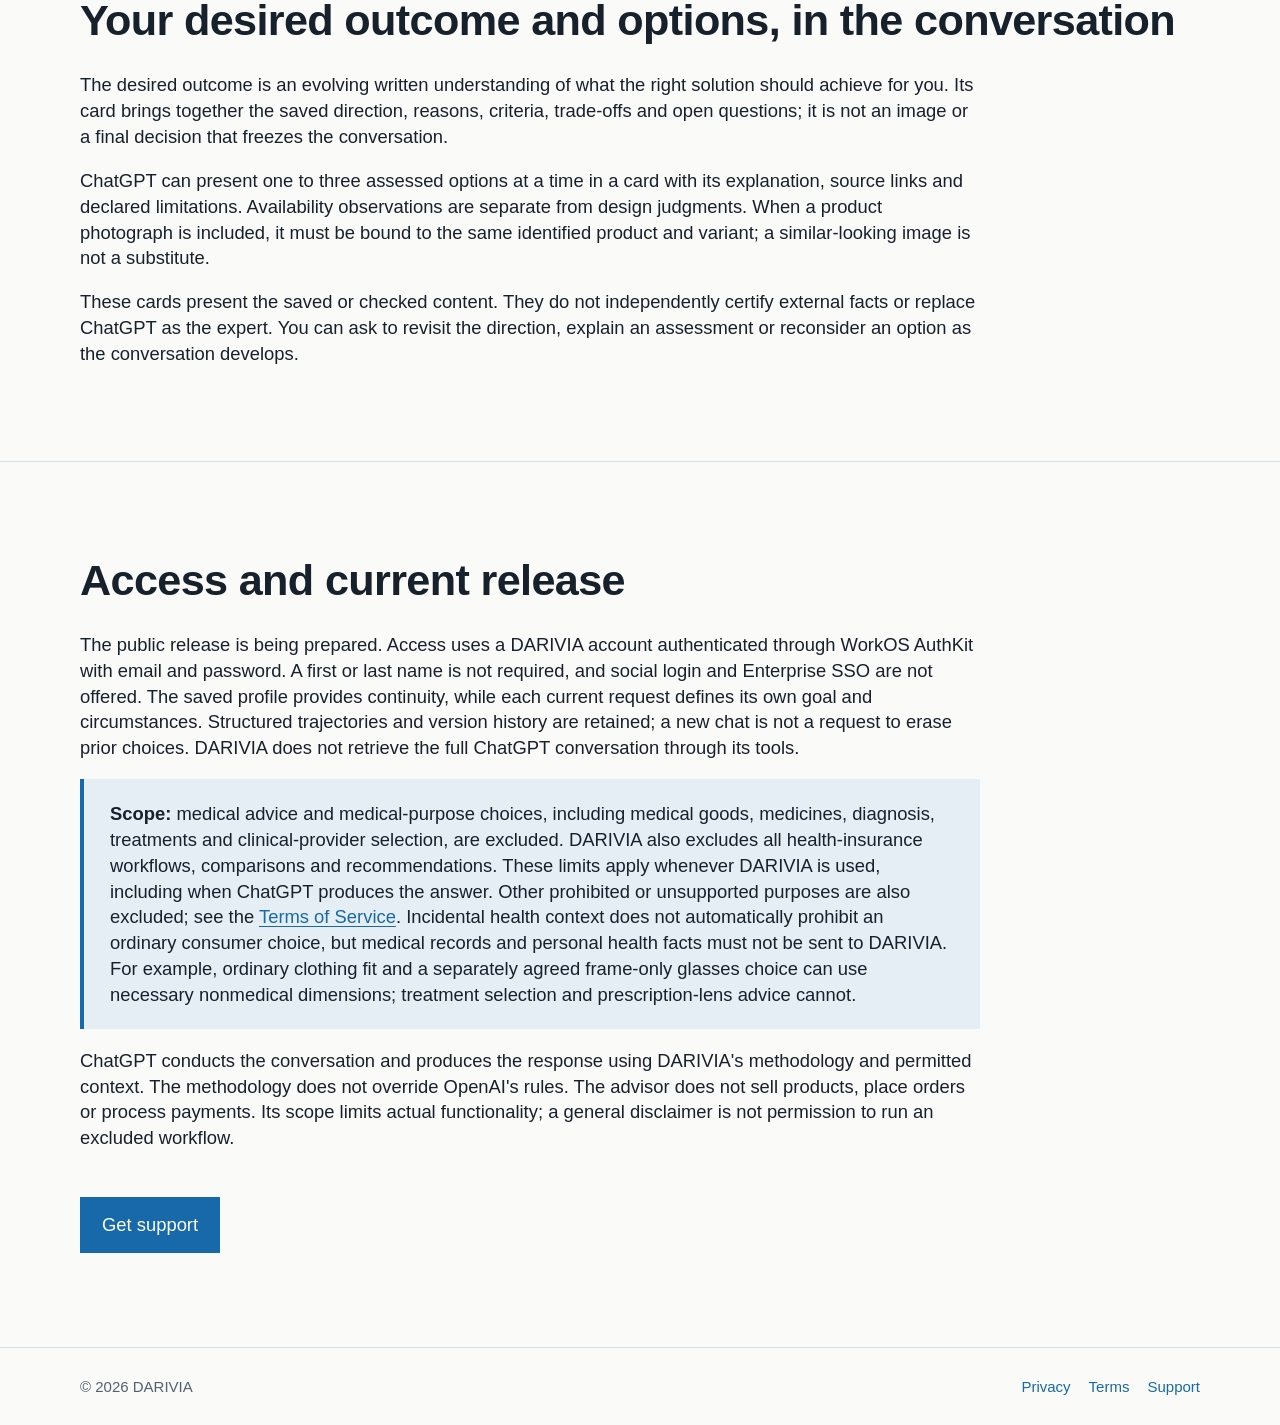
==== commit 0458e7f2: "Update product, terms and support for current WorkOS connection, explicit medical and health-insuran" ====
--- a/personal-product-advisor/index.html
+++ b/personal-product-advisor/index.html
@@ -23,8 +23,8 @@
 <section class="hero"><div class="wrap">
   <p class="eyebrow">Expert Personal Solution</p>
   <h1>DARIVIA - Personal Advisor</h1>
-  <p class="meta">Last updated: 19 November 2026</p>
-  <p class="lead">Understand what genuinely fits your goals, context and priorities before turning a complex choice into a carefully selected Set of the most suitable options and meaningful alternatives.</p>
+  <p class="meta">Last updated: 22 November 2026</p>
+  <p class="lead">Give ChatGPT an expert methodology and your authorized consumer context to understand what would suit you before comparing complex, nonmedical choices.</p>
 </div></section>
 <section class="section"><div class="wrap">
   <h2>From a request to a confident decision</h2>
@@ -32,14 +32,20 @@
   <div class="grid">
     <article class="card"><h3>Your current choice comes first</h3><p>The active request, goal and circumstances determine the consultation. Your DARIVIA Consumer Profile provides prior context but does not replace what you say in the current conversation.</p></article>
     <article class="card"><h3>Continuity through authorization</h3><p>Before you grant access, the authorization notice explains profile use, structured decision history, relevant data categories and processing by service providers. Authorizing permits DARIVIA to create, save, use and update these records for this and future authorized choices. Relevant nonmedical sizes, measurements, body proportions and fit preferences can be included where necessary. See the <a href="./privacy/">Privacy Policy</a>. Without authorization, the connected advisor cannot start.</p></article>
-    <article class="card"><h3>Research when it is useful</h3><p>The advisor can research current options and prefer official product or provider pages when they are available.</p></article>
+    <article class="card"><h3>Research when it is useful</h3><p>ChatGPT uses the methodology and permitted context to research current options, inspect primary seller or provider sources, and explain fit and trade-offs. Missing information remains explicit; a source link or a technical check is not a guarantee of suitability or availability.</p></article>
     <article class="card"><h3>You remain in control</h3><p>You can review or correct relevant context, disconnect access and request deletion. The advisor does not complete purchases or handle payment details.</p></article>
   </div>
 </div></section>
 <section class="section"><div class="wrap">
+  <h2>Your desired outcome and options, in the conversation</h2>
+  <p>The desired outcome is an evolving written understanding of what the right solution should achieve for you. Its card brings together the saved direction, reasons, criteria, trade-offs and open questions; it is not an image or a final decision that freezes the conversation.</p>
+  <p>ChatGPT can present one to three assessed options at a time in a card with its explanation, source links and declared limitations. Availability observations are separate from design judgments. When a product photograph is included, it must be bound to the same identified product and variant; a similar-looking image is not a substitute.</p>
+  <p>These cards present the saved or checked content. They do not independently certify external facts or replace ChatGPT as the expert. You can ask to revisit the direction, explain an assessment or reconsider an option as the conversation develops.</p>
+</div></section>
+<section class="section"><div class="wrap">
   <h2>Access and current release</h2>
   <p>The public release is being prepared. Access uses a DARIVIA account authenticated through WorkOS AuthKit with email and password. A first or last name is not required, and social login and Enterprise SSO are not offered. The saved profile provides continuity, while each current request defines its own goal and circumstances. Structured trajectories and version history are retained; a new chat is not a request to erase prior choices. DARIVIA does not retrieve the full ChatGPT conversation through its tools.</p>
-  <p class="note"><strong>Scope:</strong> medical-purpose choices, medical goods, treatments, clinical providers and health-insurance workflows, comparisons or recommendations are outside DARIVIA's scope. Other prohibited or unsupported purposes are also excluded; see the <a href="./terms/">Terms of Service</a>. Incidental health context does not automatically prohibit an ordinary consumer choice, but medical records and personal health facts must not be sent to DARIVIA. For example, ordinary clothing fit and a separately agreed frame-only glasses choice can use necessary nonmedical dimensions; treatment selection and prescription-lens advice cannot.</p>
+  <p class="note"><strong>Scope:</strong> medical advice and medical-purpose choices, including medical goods, medicines, diagnosis, treatments and clinical-provider selection, are excluded. DARIVIA also excludes all health-insurance workflows, comparisons and recommendations. These limits apply whenever DARIVIA is used, including when ChatGPT produces the answer. Other prohibited or unsupported purposes are also excluded; see the <a href="./terms/">Terms of Service</a>. Incidental health context does not automatically prohibit an ordinary consumer choice, but medical records and personal health facts must not be sent to DARIVIA. For example, ordinary clothing fit and a separately agreed frame-only glasses choice can use necessary nonmedical dimensions; treatment selection and prescription-lens advice cannot.</p>
   <p>ChatGPT conducts the conversation and produces the response using DARIVIA's methodology and permitted context. The methodology does not override OpenAI's rules. The advisor does not sell products, place orders or process payments. Its scope limits actual functionality; a general disclaimer is not permission to run an excluded workflow.</p>
   <a class="cta" href="./support/">Get support</a>
 </div></section>
